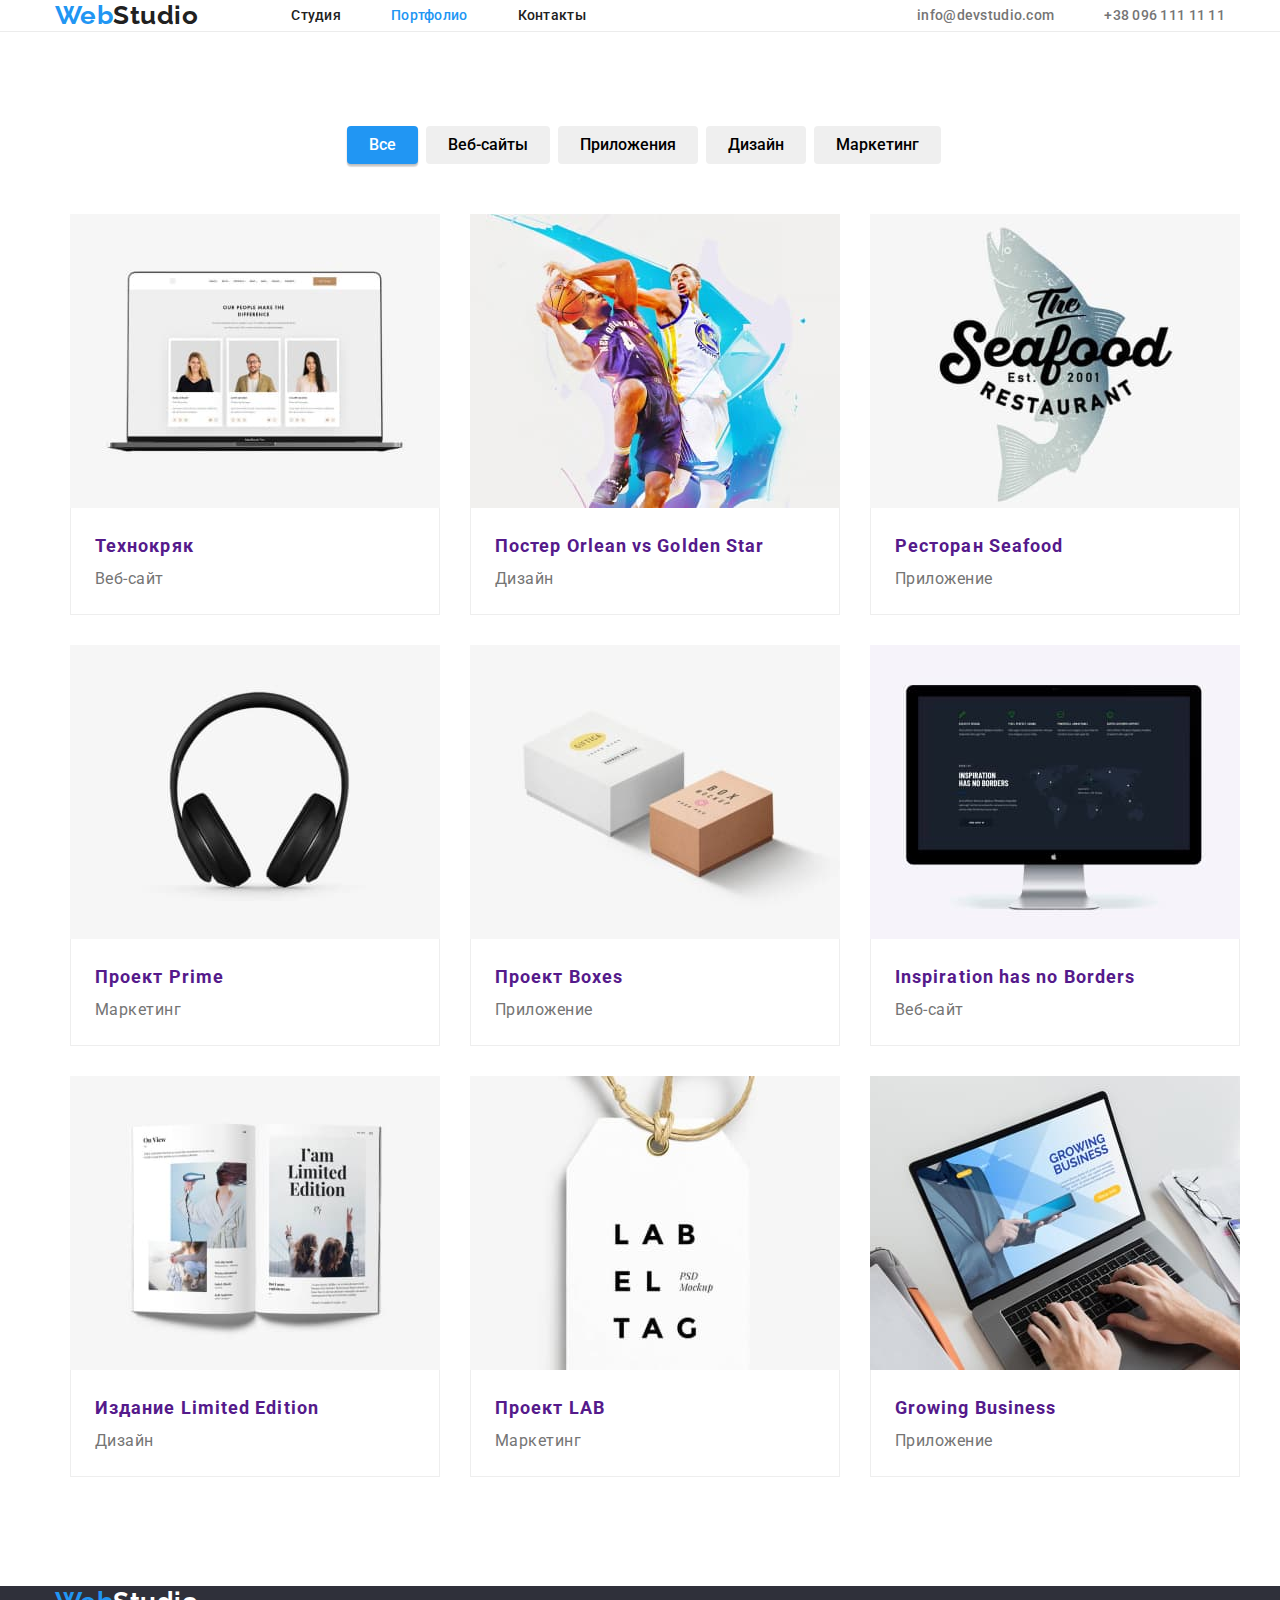
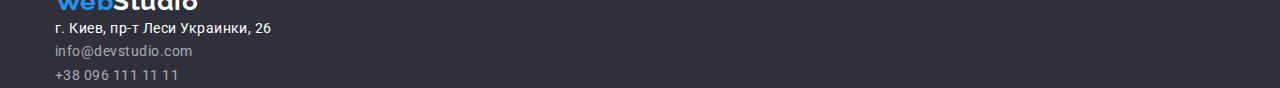
==== portfolio.html @ 63cc6d90 "Version 5" ====
<!DOCTYPE html>
<html lang="ru">

<head>
    <meta charset="UTF-8" />
    <meta http-equiv="X-UA-Compatible" content="IE=edge" />
    <meta name="viewport" content="width=device-width, initial-scale=1.0" />
    <title>WebStudio</title>
    <link rel="preconnect" href="https://fonts.googleapis.com" />
    <link rel="preconnect" href="https://fonts.gstatic.com" crossorigin />
    <link
        href="https://fonts.googleapis.com/css2?family=Raleway:wght@700&family=Roboto:wght@400;500;700;900&display=swap"
        rel="stylesheet" />
    <link rel="stylesheet" href="https://cdnjs.cloudflare.com/ajax/libs/modern-normalize/1.0.0/modern-normalize.min.css" />
    <link rel="stylesheet" href="./css/styles.css" />
</head>

<body>
    <header class="header">
      <div class="container logo-navigation">
        <nav class="logo-navigation">
            <a href="" lang="en" class="logo link">Web<span class="logo-accent">Studio</span> </a>

            <ul class="header-buttons">
                <li class="list header-menu-item">
                    <a href="./index.html" class="link site-nav-text">Студия</a>
                </li>
                <li class="list header-menu-item">
                    <a href="./portfolio.html" class="link site-nav-text current">Портфолио</a>
                </li>
                <li class="list header-menu-item">
                    <a href="" class="link site-nav-text">Контакты</a>
                </li>
            </ul>
        </nav>
        <ul class="phone-navigation">
            <li class="list header-contact-item">
                <a href="mailto:info@devstudio.com" class="link site-contact">info@devstudio.com</a>
            </li>
            <li class="list header-contact-item">
                <a href="tel:+380961111111" class="link site-contact">+38 096 111 11 11</a>
            </li>
        </ul>
      </div>
    </header>
    <main>
        <section class="section">
          <div class="container">
            <!--Скрытый заголовок-->
            <h1 class="visually-hidden">Виды работ</h1>
            <ul class="works-buttons">
                <li class="list work-button-li">
                    <button type="button" class="work-button button-current">Все</button>
                </li>
                <li class="list work-button-li">
                    <button type="button" class="work-button">Веб-сайты</button>
                </li>
                <li class="list work-button-li">
                    <button type="button" class="work-button">Приложения</button>
                </li>
                <li class="list work-button-li">
                    <button type="button" class="work-button">Дизайн</button>
                </li>
                <li class="list work-button-li">
                    <button type="button" class="work-button">Маркетинг</button>
                </li>
            </ul>

            <div class="works-container">
            <ul class="works-items">
                <li class="list works-item">
                    <a href="" class="link">
                        <img class="works-img" src="./images/img8.jpg" alt="дисплей" width="370" />
                        <div class="works-item-bottom">
                        <h2 class="works-title">Технокряк</h2>
                        <p class="works-text">Веб-сайт</p>
                        </div>
                    </a>
                </li>
                <li class="list works-item">
                    <a href="" class="link">
                        <img class="works-img" src="./images/img9.jpg" alt="постер баскетбол" width="370" />
                        <div class="works-item-bottom">
                        <h2 class="works-title">
                            Постер
                            <span lang="en">Orlean vs Golden Star</span>
                        </h2>
                        <p class="works-text">Дизайн</p>
                        </div>
                    </a>
                </li>
                <li class="list works-item">
                    <a href="" class="link">
                        <img class="works-img" src="./images/img10.jpg" alt="приложение ресторан морепродуктов" width="370" />
                        <div class="works-item-bottom">
                        <h2 class="works-title">
                            Ресторан
                            <span lang="en">Seafood</span>
                        </h2>
                        <p class="works-text">Приложение</p>
                        </div>
                    </a>
                </li>
                <li class="list works-item">
                    <a href="" class="link">
                        <img class="works-img" src="./images/img11.jpg" alt="проект прайм" width="370" />
                        <div class="works-item-bottom">
                        <h2 class="works-title">
                            Проект
                            <span lang="en">Prime</span>
                        </h2>
                        <p class="works-text">Маркетинг</p>
                        </div>
                    </a>
                </li>
                <li class="list works-item">
                    <a href="" class="link">
                        <img class="works-img" src="./images/img12.jpg" alt="проект коробка" width="370" />
                        <div class="works-item-bottom">
                        <h2 class="works-title">
                            Проект
                            <span lang="en">Boxes</span>
                        </h2>
                        <p class="works-text">Приложение</p>
                        </div>
                    </a>
                </li>
                <li class="list works-item">
                    <a href="" class="link">
                        <img class="works-img" src="./images/img13.jpg" alt="монитор" width="370" />
                        <div class="works-item-bottom">
                        <h2 class="works-title" lang="en">Inspiration has no Borders</h2>
                        <p class="works-text">Веб-сайт</p>
                        </div>
                    </a>
                </li>
                <li class="list works-item">
                    <a href="" class="link">
                        <img class="works-img" src="./images/img14.jpg" alt="издание" width="370" />
                        <div class="works-item-bottom">
                        <h2 class="works-title">
                            Издание
                            <span lang="en">Limited Edition</span>
                        </h2>
                        <p class="works-text">Дизайн</p>
                        </div>
                    </a>
                </li>
                <li class="list works-item">
                    <a href="" class="link">
                        <img class="works-img" src="./images/img15.jpg" alt="лейба проект" width="370" />
                        <div class="works-item-bottom">
                        <h2 class="works-title">
                            Проект
                            <span lang="en">LAB</span>
                        </h2>
                        <p class="works-text">Маркетинг</p>
                        </div>
                    </a>
                </li>
                <li class="list works-item">
                    <a href="" class="link">
                        <img class="works-img" src="./images/img16.jpg" alt="ноутбук" width="370" />
                        <div class="works-item-bottom">
                        <h2 class="works-title" lang="en">Growing Business</h2>
                        <p class="works-text">Приложение</p>
                        </div>
                    </a>
                </li>
            </ul>
            </div>
          </div>
        </section>
    </main>
    <footer class="footer">
    <div class="container">
        <a href="" lang="en" class="logo link">Web<span class="logo-accent-footer">Studio</span> </a>
        <address>
            <ul>
                <li class="footer-map list">г. Киев, пр-т Леси Украинки, 26</li>
                <li class="list">
                    <a href="mailto:info@devstudio.com" class="footer-contact link">info@devstudio.com</a>
                </li>
                <li class="list">
                    <a href="tel:+380961111111" class="footer-contact link">+38 096 111 11 11</a>
                </li>
            </ul>
        </address>
    </div>
    </footer>
</body>

</html>
---- css/styles.css ----
:root {
  --title-text-color: #212121;
  --primary-text-color: #757575;
  --primary-white-color: #ffffff;
  --accent-color: #2196f3;
  --accent-color-hover: #188ce8;
  --team-bg-color: #f5f4fa;
  --footer-bg-color: #2f303a;
  --temporary-bg-color: #2f303a;
}

/* Обнуление паддингов и марджинов */

p,
h1,
h2,
h3,
h4,
h5,
h6 {
  margin: 0;
}

.list {
  list-style: none;
  padding: 0;
  margin: 0;
}

img {
  display: block;
  max-width: 100%;
  height: auto;
}

ul {
  padding: 0;
  margin: 0;
}

/* Контейнер */

.container {

  width: 1200px;
  margin: 0 auto;
  padding-left: 15px;
  padding-right: 15px;
}
.header {
  max-width: 1600px;
  margin: 0 auto;
  border-bottom: 1px solid #ececec;
}

.header-buttons {
  display: flex;
  align-items: center;
  margin-left: 93px;
}

.logo-navigation {
  display: flex;
  
  
}

.header-menu-item:not(:first-child) {
margin-left: 50px;
}

.header-contact-item:not(:first-child) {
margin-left: 50px;
}

/* Основной блок */

.hero-bg-temporary {
  background-color: var(--temporary-bg-color);
  padding-top: 200px;
  padding-bottom: 200px;
}



.phone-navigation {
   display: flex;
   align-items: center;
   margin-left: auto;
}

body {
  font-family: Roboto, sans-serif;
  letter-spacing: 0.03em;

  color: var(--title-text-color);
  background-color: var(--primary-white-color);
}

/* All site */

.title {
  font-weight: 700;
  font-size: 36px;
  line-height: 1.17;
  text-align: center;
}

.link {
  text-decoration: none;
}

.list {
  list-style: none;
}

/* site-nav */

.logo {
  font-family: Raleway;
  font-size: 26px;
  font-weight: 700;
  line-height: 1.19;
  color: var(--accent-color);
}

.logo-accent {
  color: var(--title-text-color);
}

.logo-accent:hover {
  color: var(--accent-color);
}

.site-nav-text {
  font-size: 14px;
  font-weight: 500;
  line-height: 1.14;
  letter-spacing: 0.02em;
  color: var(--title-text-color);
}
.site-nav-text:hover,
.site-nav-text:focus {
  color: var(--accent-color);
}

.site-contact {
  font-size: 14px;
  font-weight: 500;
  line-height: 1.14;
  letter-spacing: 0.02em;
  color: var(--primary-text-color);
}

.site-contact:hover,
.site-contact:focus,
.current {
  color: var(--accent-color);
}

/* hero */

.hero-title {
  color: var(--primary-white-color);
  font-weight: 900;
  font-size: 44px;
  line-height: 1.36;
  text-align: center;
  letter-spacing: 0.06em;
  text-transform: uppercase;
}

.hero-button {
  font-family: Roboto, sans-serif;
  font-weight: 700;
  font-size: 16px;
  line-height: 1.87;
  letter-spacing: 0.06em;

  color: var(--primary-white-color);
  background-color: var(--accent-color);

  border: none;
  border-radius: 4px;
  box-shadow: 0px 4px 4px rgba(0, 0, 0, 0.15);

  display: block;
  padding: 10px 32px;
  
  margin-left: auto;
  margin-right:auto;
  margin-top: 15px;
  

}

.section {
 padding-top: 94px;
 padding-bottom: 94px;
}

.hero-button:hover,
.hero-button:focus {
  background-color: var(--accent-color-hover);
}

.hero-bg-temporary {
  background-color: var(--temporary-bg-color);
  max-width: 1600px;
  margin: 0 auto;
}

/* advantages */

.advantages-items {
  display: flex;
  justify-content: center;
}

.advantages-item {
  width: 270px;
}
.advantages-item:not(:first-child) {
  margin-left: 30px;
}

.advantages-title {
  font-weight: 700;
  font-size: 14px;
  line-height: 1.14;
  letter-spacing: 0.03em;
  text-transform: uppercase;
}
.advantages-text {
  font-size: 14px;
  line-height: 1.71;
  color: var(--primary-text-color);
}

/* WORK */

.work-ul {
  display: flex;
  justify-content: center;
}

.work-item:not(:first-child) {
margin-left: 30px;

}

.work-title-index {
  margin-bottom: 50px;
  font-weight: 700;
  font-size: 36px;
  text-align: center;

}

/* COMMAND */

.photo-command {
display: flex;
justify-content: center;
}


.photo-command-item:not(:first-child) {

margin-left: 30px;
}
.photo-command-item {

 height: 368px;
 background-color: var(--primary-white-color);
 box-shadow: 0px 1px 3px rgba(0, 0, 0, 0.12), 0px 1px 1px rgba(0, 0, 0, 0.14), 0px 2px 1px rgba(0, 0, 0, 0.2);
 border-radius: 0px 0px 4px 4px;
}

.command-item-text {
  padding: 30px 24px;
}


.command-item-title {
  font-weight: 500;
  font-size: 16px;
  line-height: 1.19;
  text-align: center;
  margin-top: 0;
  margin-bottom: 10px;
}


.command-item-role {

  font-size: 16px;
  line-height: 1.19;
  color: var(--primary-text-color);
  text-align: center;
  margin: 0;
}
/* TEAM */

.team {
  background-color: var(--team-bg-color);
}
.team-title {
 margin-bottom: 50px;
  font-weight: 700;
  font-size: 36px;
  text-align: center;
}

.team-role {
  font-size: 16px;
  line-height: 1.19;
  color: var(--primary-text-color);
}

/* footer */

.logo-accent-footer {
  color: var(--primary-white-color);
}

.logo-accent-footer:hover {
  color: var(--accent-color);
}

.footer {
  background-color: var(--footer-bg-color);
  max-width: 1600px;
  margin: 0 auto;
  
}

.footer-navigation {
  margin-left: 10px;
}

.footer-map {
  font-size: 14px;
  line-height: 1.71;
  font-style: normal;
  color: var(--primary-white-color);
}

.footer-contact {
  font-size: 14px;
  line-height: 1.71;
  font-style: normal;
  color: rgba(255, 255, 255, 0.6);
}

.footer-map:hover,
.footer-map:focus,
.footer-contact:hover,
.footer-contact:focus {
  color: var(--accent-color);
}

.team-title {

  margin-left: 20px;
  
}

/* PORTPHOLIO */
/* Types of work */

.button-works {
  font-family: Roboto, sans-serif;
  font-weight: 500;
  font-size: 16px;
  line-height: 1.62;

  border: none;
  border-radius: 4px;
}

.button-current {
  color: var(--primary-white-color);
  background-color: var(--accent-color);
  box-shadow: 0px 3px 1px rgba(0, 0, 0, 0.1), 0px 1px 2px rgba(0, 0, 0, 0.08), 0px 2px 2px rgba(0, 0, 0, 0.12);
}

.button-works:hover,
.button-works:focus {
  color: var(--primary-white-color);
  background-color: var(--accent-color);

  cursor: pointer;
}

/* Our works */

.works-title {
  font-weight: 700;
  font-size: 18px;
  line-height: 2;
  letter-spacing: 0.06em;
}

.works-text {
  font-size: 16px;
  line-height: 1.87;
  color: var(--primary-text-color);
}

/* ПОРТФОЛИО */

.works-items {
  display: flex;
  flex-wrap: wrap;
}

.works-img {
  display: block;
}

.works-item {
  width: 370px;
  margin: 15px;

  background-color: var(--primary-white-color);
}
.works-container {
  width: 1200px;
  padding-left: -15px;
  padding-right: -15px;
  margin-top: -15px;
  margin-right: auto;
  margin-left: auto;
}

.works-item-bottom {
  padding: 20px 24px;

  border-right: 1px solid #eeeeee;
  border-bottom: 1px solid #eeeeee;
  border-left: 1px solid #eeeeee;
}

.visually-hidden {
  position: absolute;
  width: 1px;
  height: 1px;
  margin: -1px;
  border: 0;
  padding: 0;
  white-space: nowrap;
  clip-path: inset(100%);
  clip: rect(0 0 0 0);
  overflow: hidden;
}

.work-button-li {
  margin-left: 8px;
}

.work-button {
  padding: 6px 22px;

  font-family: Roboto, sans-serif;
  font-weight: 500;
  font-size: 16px;
  line-height: 1.62;

  border: none;
  border-radius: 4px;
}
.works-buttons {
  display: flex;
  justify-content: center;
  margin-bottom: 50px;
}

.header {
  max-width: 1600px;
  margin: 0 auto;
  border-bottom: 1px solid #ececec;
}
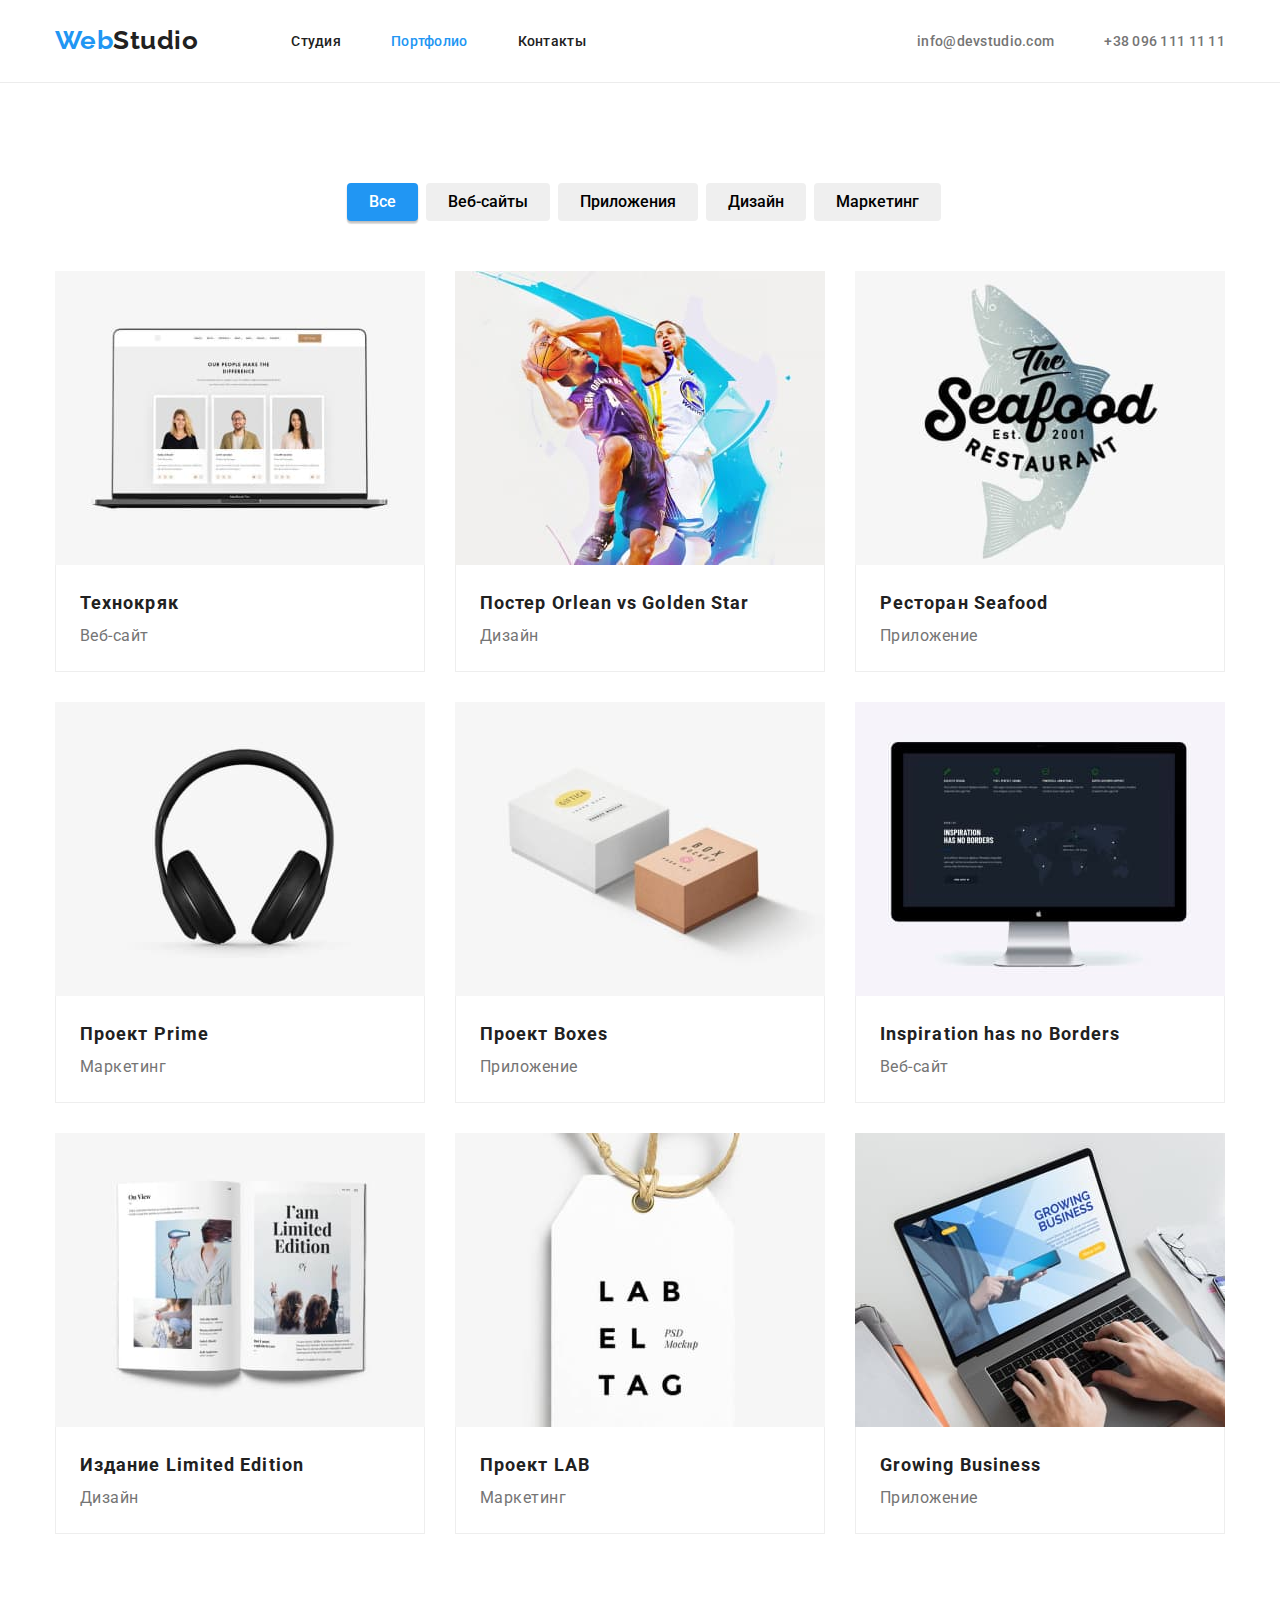
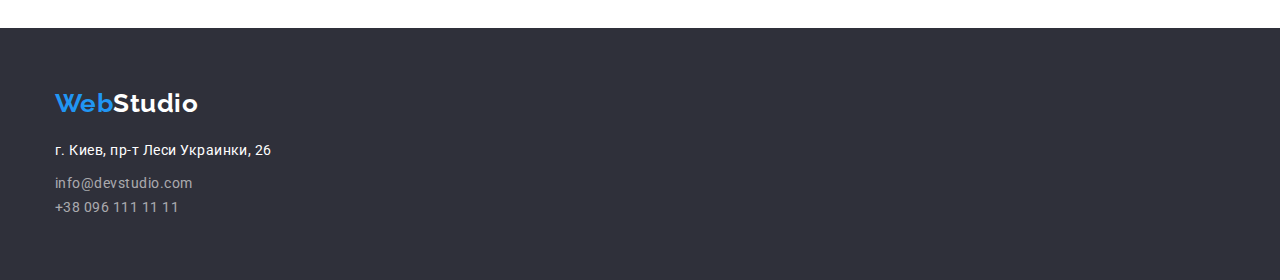
==== commit c1133c0f: "version 2" ====
--- a/portfolio.html
+++ b/portfolio.html
@@ -66,7 +66,7 @@
                 </li>
             </ul>
 
-            <div class="works-container">
+            
             <ul class="works-items">
                 <li class="list works-item">
                     <a href="" class="link">
@@ -168,13 +168,13 @@
                     </a>
                 </li>
             </ul>
-            </div>
+            
           </div>
         </section>
     </main>
     <footer class="footer">
     <div class="container">
-        <a href="" lang="en" class="logo link">Web<span class="logo-accent-footer">Studio</span> </a>
+        <a href="" lang="en" class="footer-logo link">Web<span class="logo-accent-footer">Studio</span> </a>
         <address>
             <ul>
                 <li class="footer-map list">г. Киев, пр-т Леси Украинки, 26</li>
--- a/css/styles.css
+++ b/css/styles.css
@@ -48,7 +48,6 @@
   padding-right: 15px;
 }
 .header {
-  max-width: 1600px;
   margin: 0 auto;
   border-bottom: 1px solid #ececec;
 }
@@ -69,6 +68,11 @@
 margin-left: 50px;
 }
 
+.header-menu-item {
+  padding-top: 32px;
+  padding-bottom: 32px;
+}
+
 .header-contact-item:not(:first-child) {
 margin-left: 50px;
 }
@@ -79,8 +83,16 @@
   background-color: var(--temporary-bg-color);
   padding-top: 200px;
   padding-bottom: 200px;
-}
-
+  background-color: var(--temporary-bg-color);
+  margin-left: auto;
+  margin-right: auto;
+  margin-bottom: 94px;
+   
+}
+
+.section1 {
+  background-color: #F5F4FA;
+}
 
 
 .phone-navigation {
@@ -108,6 +120,7 @@
 
 .link {
   text-decoration: none;
+  
 }
 
 .list {
@@ -122,6 +135,9 @@
   font-weight: 700;
   line-height: 1.19;
   color: var(--accent-color);
+
+  padding-top: 25px;
+  padding-bottom: 25px;
 }
 
 .logo-accent {
@@ -168,6 +184,9 @@
   text-align: center;
   letter-spacing: 0.06em;
   text-transform: uppercase;
+  width: 696px;
+  margin-left: auto;
+  margin-right: auto;
 }
 
 .hero-button {
@@ -195,7 +214,7 @@
 }
 
 .section {
- padding-top: 94px;
+ 
  padding-bottom: 94px;
 }
 
@@ -204,11 +223,7 @@
   background-color: var(--accent-color-hover);
 }
 
-.hero-bg-temporary {
-  background-color: var(--temporary-bg-color);
-  max-width: 1600px;
-  margin: 0 auto;
-}
+
 
 /* advantages */
 
@@ -230,6 +245,7 @@
   line-height: 1.14;
   letter-spacing: 0.03em;
   text-transform: uppercase;
+  margin-bottom: 10px;
 }
 .advantages-text {
   font-size: 14px;
@@ -322,6 +338,7 @@
 
 .logo-accent-footer {
   color: var(--primary-white-color);
+  
 }
 
 .logo-accent-footer:hover {
@@ -329,8 +346,12 @@
 }
 
 .footer {
+  padding-top: 60px;
+  padding-bottom: 60px;
+
+
   background-color: var(--footer-bg-color);
-  max-width: 1600px;
+
   margin: 0 auto;
   
 }
@@ -344,6 +365,7 @@
   line-height: 1.71;
   font-style: normal;
   color: var(--primary-white-color);
+  padding-bottom: 9px;
 }
 
 .footer-contact {
@@ -351,6 +373,25 @@
   line-height: 1.71;
   font-style: normal;
   color: rgba(255, 255, 255, 0.6);
+  padding-bottom: 9px;
+}
+
+.footer-logo {
+  display: block;
+  margin-bottom: 20px;
+
+  font-family: Raleway;
+  font-size: 26px;
+  font-weight: 700;
+  line-height: 1.19;
+  color: var(--accent-color);
+  
+}
+
+
+
+.footer-mail {
+padding-bottom: 9px;
 }
 
 .footer-map:hover,
@@ -400,6 +441,7 @@
   font-size: 18px;
   line-height: 2;
   letter-spacing: 0.06em;
+  color: #212121;
 }
 
 .works-text {
@@ -421,10 +463,20 @@
 
 .works-item {
   width: 370px;
-  margin: 15px;
+  margin-right: 30px;
+  margin-bottom: 30px;
 
   background-color: var(--primary-white-color);
 }
+
+.works-item:nth-child(3n) {
+  margin-right: 0px;
+}
+.works-item:nth-last-child(-n + 3) {
+  margin-bottom: 0px;
+}
+
+
 .works-container {
   width: 1200px;
   padding-left: -15px;
@@ -474,6 +526,8 @@
   display: flex;
   justify-content: center;
   margin-bottom: 50px;
+
+  padding-top: 100px;
 }
 
 .header {
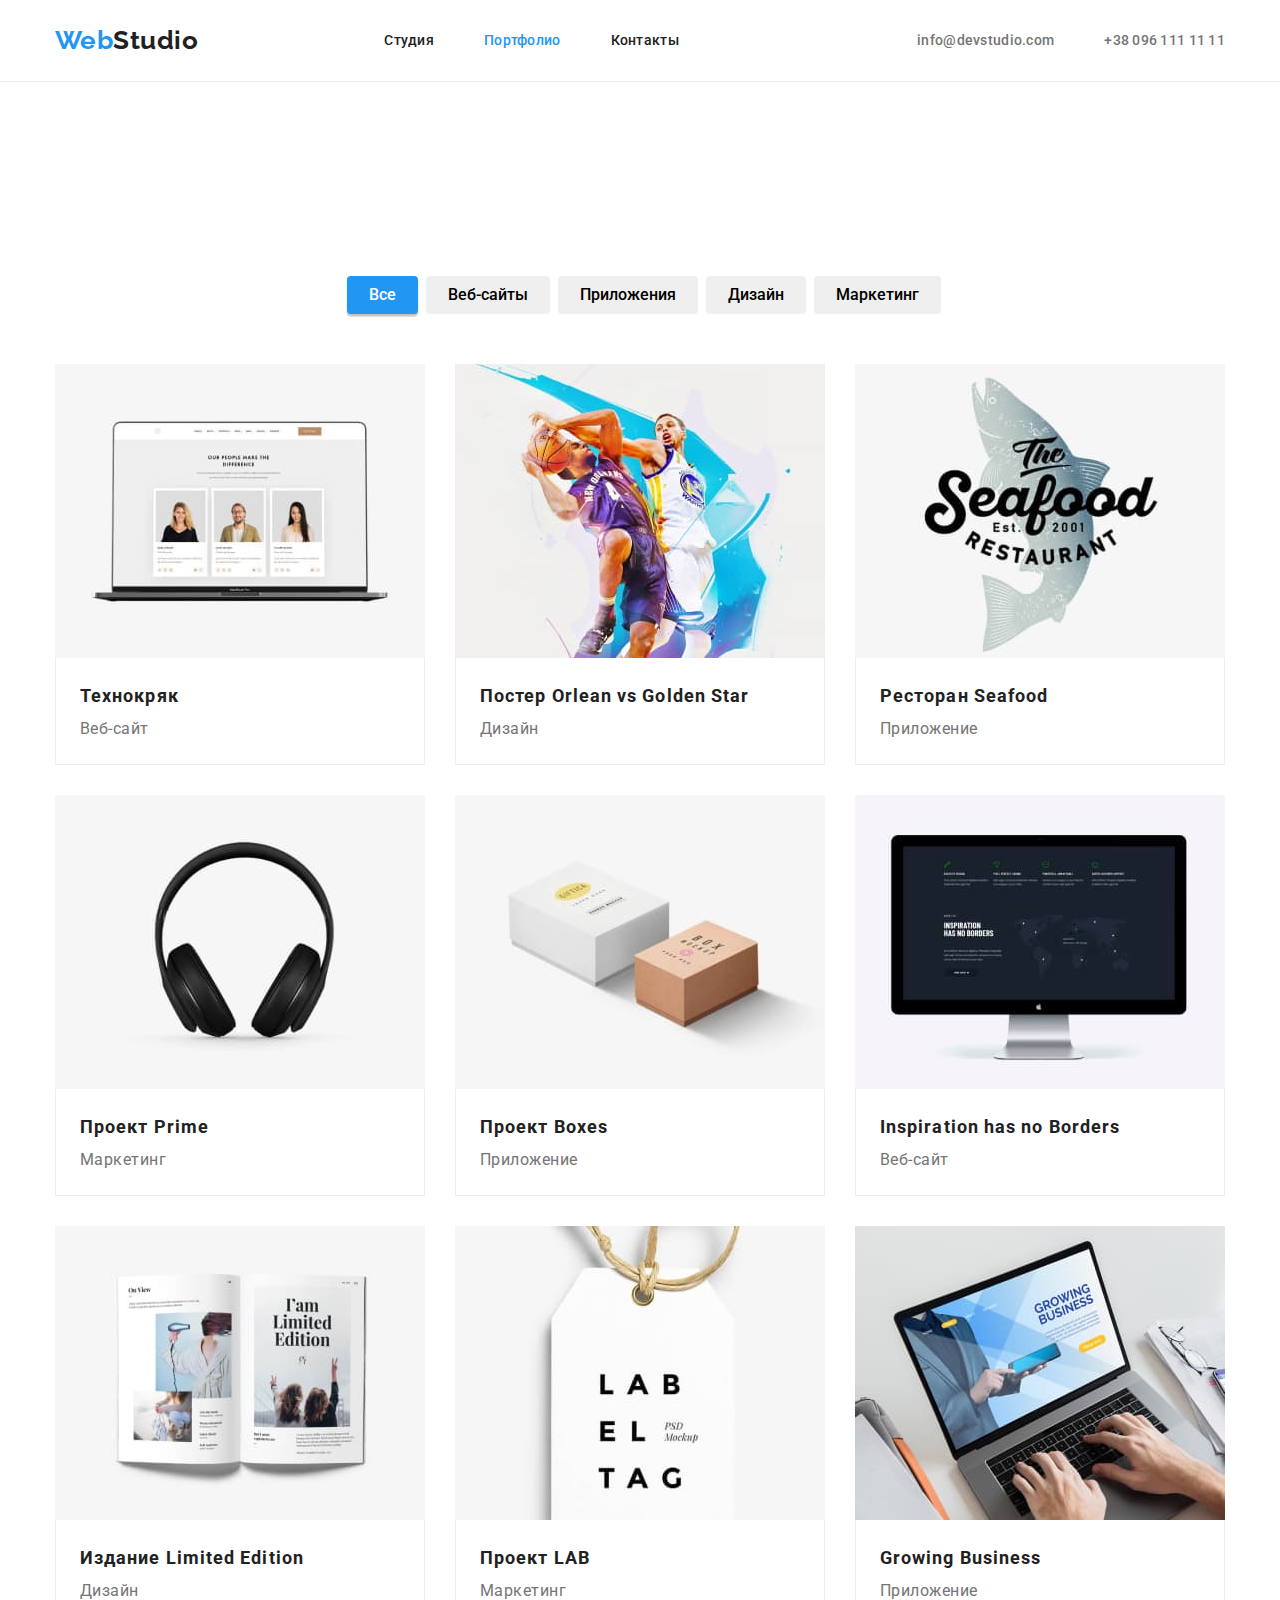
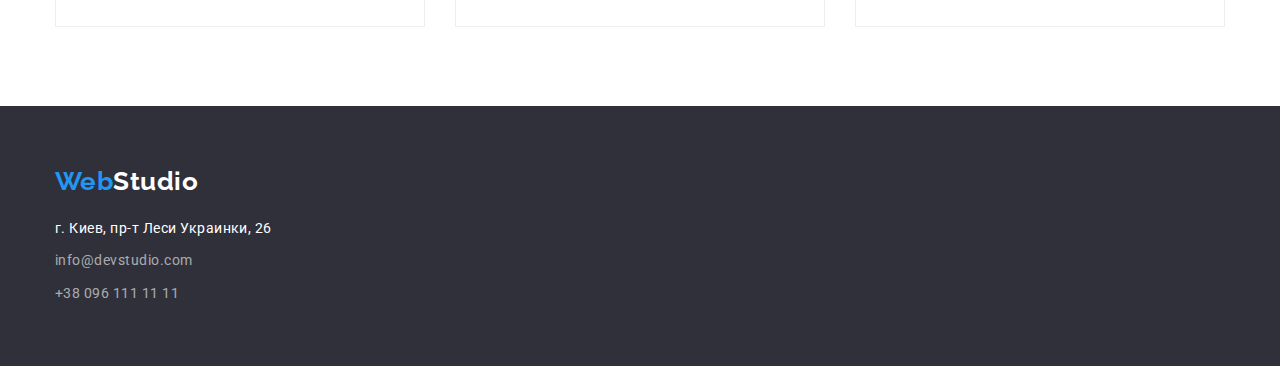
==== commit d26949cd: "Version 3" ====
--- a/portfolio.html
+++ b/portfolio.html
@@ -178,10 +178,10 @@
         <address>
             <ul>
                 <li class="footer-map list">г. Киев, пр-т Леси Украинки, 26</li>
-                <li class="list">
+                <li class="list footer-mail">
                     <a href="mailto:info@devstudio.com" class="footer-contact link">info@devstudio.com</a>
                 </li>
-                <li class="list">
+                <li class="list footer-phone">
                     <a href="tel:+380961111111" class="footer-contact link">+38 096 111 11 11</a>
                 </li>
             </ul>
--- a/css/styles.css
+++ b/css/styles.css
@@ -64,17 +64,16 @@
   
 }
 
+.header-menu-item:first-child {
+  margin-left: 93px;
+}
 .header-menu-item:not(:first-child) {
-margin-left: 50px;
-}
-
-.header-menu-item {
-  padding-top: 32px;
-  padding-bottom: 32px;
-}
-
-.header-contact-item:not(:first-child) {
-margin-left: 50px;
+  margin-left: 50px;
+}
+
+
+.header-contact-item:first-child {
+margin-right: 50px;
 }
 
 /* Основной блок */
@@ -86,12 +85,8 @@
   background-color: var(--temporary-bg-color);
   margin-left: auto;
   margin-right: auto;
-  margin-bottom: 94px;
+  
    
-}
-
-.section1 {
-  background-color: #F5F4FA;
 }
 
 
@@ -154,6 +149,9 @@
   line-height: 1.14;
   letter-spacing: 0.02em;
   color: var(--title-text-color);
+  padding-top: 32px;
+  padding-bottom: 32px;
+  
 }
 .site-nav-text:hover,
 .site-nav-text:focus {
@@ -216,7 +214,22 @@
 .section {
  
  padding-bottom: 94px;
-}
+ padding-top: 94px;
+}
+
+.section1 {
+  
+  padding-bottom: 94px;
+  
+}
+
+.section2 {
+  background-color: #F5F4FA;
+  padding-bottom: 94px;
+  padding-top: 94px;
+}
+
+
 
 .hero-button:hover,
 .hero-button:focus {
@@ -365,7 +378,7 @@
   line-height: 1.71;
   font-style: normal;
   color: var(--primary-white-color);
-  padding-bottom: 9px;
+  margin-bottom: 9px;
 }
 
 .footer-contact {
@@ -373,7 +386,7 @@
   line-height: 1.71;
   font-style: normal;
   color: rgba(255, 255, 255, 0.6);
-  padding-bottom: 9px;
+  margin-bottom: 9px;
 }
 
 .footer-logo {
@@ -391,8 +404,7 @@
 
 
 .footer-mail {
-padding-bottom: 9px;
-}
+margin-bottom: 9px;}
 
 .footer-map:hover,
 .footer-map:focus,
@@ -455,6 +467,8 @@
 .works-items {
   display: flex;
   flex-wrap: wrap;
+  margin-right: -15px;
+  margin-bottom: -15px;
 }
 
 .works-img {
